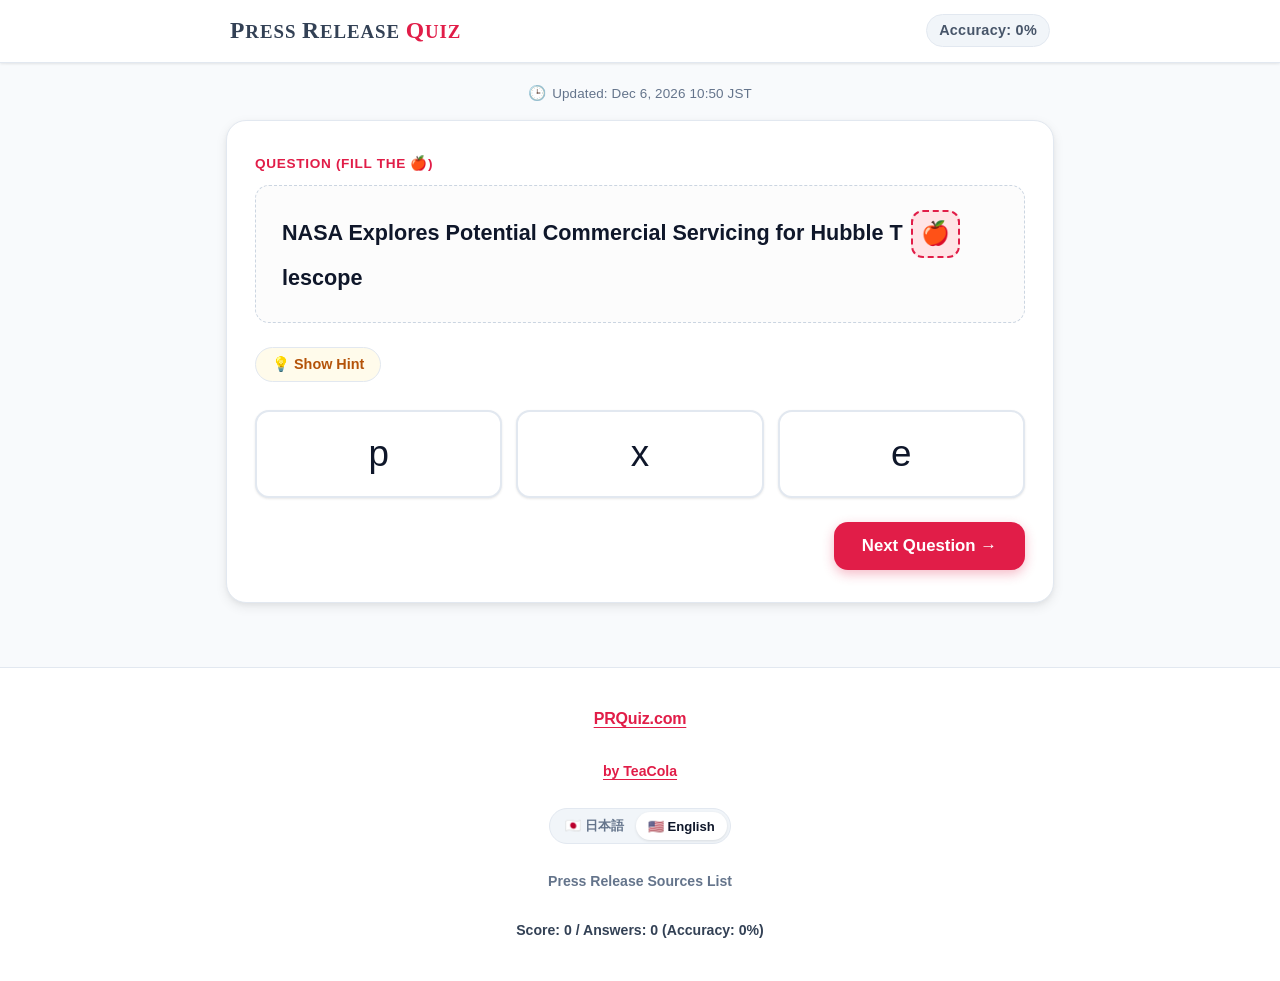
==== public/index.html @ 02e2f8f1 "feat: add NLI Research, Daily Portal Z, and Maruchan feeds" ====
<!DOCTYPE html>
<html lang="ja">
<head>
  <meta charset="UTF-8">
  <meta name="viewport" content="width=device-width, initial-scale=1.0">
  <title>PR Quiz (prquiz.com) - プレスリリース伏字クイズ</title>
  <meta name="description" content="最新のプレスリリースから1文字が🍎に伏字化されたクイズに挑戦！ヒントを押せば元記事へアクセスできます。">
  <!-- ブラウザによる自動翻訳でクイズが破綻するのを防ぐ -->
  <meta name="google" content="notranslate">
  <link rel="stylesheet" href="style.css?v=8">
  <link rel="icon" href="data:image/svg+xml,<svg xmlns=%22http://www.w3.org/2000/svg%22 viewBox=%220 0 100 100%22><text y=%22.9em%22 font-size=%2290%22>🍎</text></svg>">
</head>
<body>

  <!-- サイト共通ヘッダー -->
  <header class="site-header">
    <div class="header-inner">
      <a href="index.html" class="logo-area">
        <div class="logo-text"><span class="logo-initial">P</span>RESS <span class="logo-initial">R</span>ELEASE <span class="logo-quiz"><span class="logo-initial">Q</span>UIZ</span></div>
      </a>
      <div id="header-accuracy" class="header-accuracy">正解率: 0%</div>
    </div>
  </header>

  <!-- メインコンテンツ -->
  <main class="main-content">
    <!-- 問題更新日時バー（ヘッダーと問題文エリアの間） -->
    <div class="update-time-bar">
      <span class="update-icon">🕒</span>
      <span id="update-time-text" class="update-time-text">問題更新日時: 読み込み中...</span>
    </div>

    <div class="quiz-card notranslate" translate="no">
      <!-- 問題文表示エリア -->
      <div class="question-container">
        <span id="question-label" class="question-label">問題（🍎に入る文字は？）</span>
        <div id="question-text" class="question-text">
          <div class="loading-indicator">
            <div class="spinner"></div>
            <p>プレスリリースを取得しています...</p>
          </div>
        </div>
      </div>

      <!-- ヒントエリア -->
      <div class="hint-area">
        <button id="hint-toggle-btn" class="hint-toggle-btn" type="button">
          💡 ヒントを見る
        </button>
        <div id="hint-box" class="hint-box">
          <div id="hint-notice" style="font-weight: 700; margin-bottom: 4px;">ヒント（元記事はこちら）:</div>
          <p id="hint-subtext" style="font-size: 0.88rem; margin-bottom: 6px;">プレスリリースの元記事に答えが載っています！</p>
          <a id="hint-link" class="hint-link" href="#" target="_blank" rel="noopener noreferrer">
            元記事を開く ↗
          </a>
        </div>
      </div>

      <!-- 3択選択肢エリア -->
      <div id="choices-container" class="choices-container">
        <!-- JavaScriptで動的生成 -->
      </div>

      <!-- 回答結果表示エリア -->
      <div id="result-box" class="result-box">
        <div id="result-title" class="result-title"></div>
        <div id="result-detail" class="result-detail"></div>
        <div id="result-original-label" style="font-size: 0.85rem; color: var(--text-muted); margin-bottom: 4px;">▼ 元のタイトル:</div>
        <div id="result-original-title" class="result-original-title"></div>
        <div style="margin-top: 14px;">
          <a id="result-link" class="result-link" href="#" target="_blank" rel="noopener noreferrer">
            記事の全文を元サイトで読む ↗
          </a>
        </div>
      </div>

      <!-- 「次の問題へ」ボタン -->
      <div class="action-area">
        <button id="next-btn" class="next-btn" type="button">
          次の問題へ &rarr;
        </button>
      </div>
    </div>
  </main>

  <!-- フッター -->
  <footer class="site-footer">
    <div class="footer-item">
      <a href="index.html" class="footer-link-main">PRQuiz.com</a>
    </div>
    <div class="footer-item">
      <a href="https://teacola.github.io/" target="_blank" rel="noopener noreferrer" class="footer-link-author">by TeaCola</a>
    </div>
    <div class="footer-item">
      <!-- 言語切り替え -->
      <div class="lang-switch" role="group" aria-label="Language selection">
        <button class="lang-btn active" data-lang="ja">🇯🇵 日本語</button>
        <button class="lang-btn" data-lang="en">🇺🇸 English</button>
      </div>
    </div>
    <div class="footer-item">
      <a href="sources.html" id="footer-sources-link" class="footer-link-sub">プレスリリースのソース元サイト一覧</a>
    </div>
    <div class="footer-item footer-score" id="footer-score">
      正解数: 0 / 回答数: 0（正解率: 0%）
    </div>
  </footer>

  <script src="app.js?v=8"></script>
</body>
</html>
---- public/style.css ----
:root {
  --primary: #e11d48;
  --primary-hover: #be123c;
  --primary-light: #ffe4e6;
  --bg: #f8fafc;
  --card-bg: #ffffff;
  --text-main: #0f172a;
  --text-muted: #64748b;
  --border: #e2e8f0;
  --border-focus: #cbd5e1;
  --success: #16a34a;
  --success-bg: #dcfce7;
  --error: #dc2626;
  --error-bg: #fee2e2;
  --hint-bg: #fef3c7;
  --hint-border: #fcd34d;
  --hint-text: #92400e;
  --radius-sm: 8px;
  --radius-md: 14px;
  --radius-lg: 20px;
  --shadow-sm: 0 1px 3px rgba(0,0,0,0.06), 0 1px 2px rgba(0,0,0,0.04);
  --shadow-md: 0 4px 12px rgba(0,0,0,0.08), 0 2px 4px rgba(0,0,0,0.04);
  --shadow-lg: 0 10px 25px rgba(0,0,0,0.1), 0 4px 10px rgba(0,0,0,0.04);
}

* {
  box-sizing: border-box;
  margin: 0;
  padding: 0;
}

html {
  scroll-behavior: smooth;
}

body {
  font-family: -apple-system, BlinkMacSystemFont, "Segoe UI", Roboto, "Helvetica Neue", "Hiragino Sans", "Hiragino Kaku Gothic ProN", "Yu Gothic", Meiryo, sans-serif;
  background-color: var(--bg);
  color: var(--text-main);
  line-height: 1.6;
  min-height: 100vh;
  display: flex;
  flex-direction: column;
}

/* ヘッダー（スクロールに追従） */
.site-header {
  background: rgba(255, 255, 255, 0.95);
  backdrop-filter: blur(10px);
  -webkit-backdrop-filter: blur(10px);
  border-bottom: 1px solid var(--border);
  position: sticky;
  top: 0;
  z-index: 50;
  box-shadow: var(--shadow-sm);
}

.header-inner {
  max-width: 860px;
  margin: 0 auto;
  padding: 12px 20px;
  display: flex;
  align-items: center;
  justify-content: space-between;
  gap: 12px;
}

.header-accuracy {
  font-size: 0.9rem;
  font-weight: 600;
  color: #475569;
  background: #f1f5f9;
  padding: 4px 12px;
  border-radius: 9999px;
  border: 1px solid #e2e8f0;
  white-space: nowrap;
  letter-spacing: 0.02em;
  position: relative;
  overflow: hidden;
  transition: transform 0.2s ease, box-shadow 0.2s ease, border-color 0.2s ease;
}

/* 正解率上昇時の輝きアニメーション（2秒間） */
.header-accuracy.shining {
  animation: accuracyGlow 2s ease-in-out forwards;
}

.header-accuracy.shining::after {
  content: "";
  position: absolute;
  top: -50%;
  left: -75%;
  width: 50%;
  height: 200%;
  background: linear-gradient(
    90deg,
    rgba(255, 255, 255, 0) 0%,
    rgba(255, 255, 255, 0.95) 50%,
    rgba(255, 255, 255, 0) 100%
  );
  transform: rotate(25deg);
  animation: shimmerSweep 1.2s ease-in-out;
  pointer-events: none;
}

@keyframes accuracyGlow {
  0% {
    transform: scale(1);
    color: #475569;
    background: #f1f5f9;
    border-color: #e2e8f0;
    box-shadow: none;
  }
  15% {
    transform: scale(1.14);
    color: #92400e;
    background: #fef3c7;
    border-color: #f59e0b;
    box-shadow: 0 0 16px rgba(245, 158, 11, 0.7), 0 0 30px rgba(251, 191, 36, 0.45);
  }
  45% {
    transform: scale(1.1);
    color: #92400e;
    background: #fef08a;
    border-color: #eab308;
    box-shadow: 0 0 22px rgba(234, 179, 8, 0.85), 0 0 38px rgba(245, 158, 11, 0.55);
  }
  75% {
    transform: scale(1.04);
    color: #92400e;
    background: #fef3c7;
    border-color: #f59e0b;
    box-shadow: 0 0 12px rgba(245, 158, 11, 0.35);
  }
  100% {
    transform: scale(1);
    color: #475569;
    background: #f1f5f9;
    border-color: #e2e8f0;
    box-shadow: none;
  }
}

@keyframes shimmerSweep {
  0% {
    left: -75%;
  }
  100% {
    left: 160%;
  }
}

.logo-area {
  display: flex;
  align-items: center;
  text-decoration: none;
  color: #64748b;
  transition: color 0.2s;
}

.logo-area:hover {
  color: var(--text-main);
}

.logo-text {
  font-family: "Georgia", "Baskerville", "Times New Roman", "Yu Mincho", "Hiragino Mincho ProN", serif;
  font-size: 1.18rem;
  font-weight: 600;
  letter-spacing: 0.05em;
  color: #334155;
}

.logo-text .logo-initial {
  font-size: 1.25em;
  font-weight: 700;
}

.logo-text .logo-quiz {
  color: var(--primary);
  font-weight: 700;
}

.header-actions {
  display: flex;
  align-items: center;
  gap: 10px;
}

.lang-switch {
  display: inline-flex;
  background: #f1f5f9;
  border-radius: 20px;
  padding: 3px;
  border: 1px solid var(--border);
}

.lang-btn {
  background: transparent;
  border: none;
  padding: 5px 12px;
  font-size: 0.82rem;
  font-weight: 600;
  color: var(--text-muted);
  border-radius: 16px;
  cursor: pointer;
  transition: all 0.2s ease;
}

.lang-btn.active {
  background: var(--card-bg);
  color: var(--text-main);
  box-shadow: 0 1px 3px rgba(0,0,0,0.1);
}

.nav-link {
  font-size: 0.88rem;
  font-weight: 600;
  color: var(--text-muted);
  text-decoration: none;
  padding: 6px 12px;
  border-radius: var(--radius-sm);
  transition: all 0.2s;
  display: inline-flex;
  align-items: center;
  gap: 4px;
}

.nav-link:hover {
  color: var(--primary);
  background: var(--primary-light);
}

/* メインコンテナ */
.main-content {
  flex: 1;
  max-width: 860px;
  width: 100%;
  margin: 0 auto;
  padding: 20px 16px 40px;
}

/* 問題更新日時バー（ヘッダーと問題カードの間） */
.update-time-bar {
  display: flex;
  align-items: center;
  justify-content: center;
  gap: 6px;
  margin-bottom: 16px;
  font-size: 0.84rem;
  color: var(--text-muted);
  font-weight: 500;
  text-align: center;
}

.update-icon {
  font-size: 0.92rem;
  line-height: 1;
}

.update-time-text {
  letter-spacing: 0.01em;
}

/* クイズカード */
.quiz-card {
  background: var(--card-bg);
  border-radius: var(--radius-lg);
  border: 1px solid var(--border);
  box-shadow: var(--shadow-md);
  padding: 32px 28px;
  margin-bottom: 24px;
  position: relative;
  overflow: hidden;
}

.quiz-meta {
  display: flex;
  align-items: center;
  justify-content: space-between;
  margin-bottom: 20px;
  font-size: 0.88rem;
  color: var(--text-muted);
}

.quiz-source-badge {
  background: #f1f5f9;
  color: #475569;
  padding: 4px 10px;
  border-radius: 20px;
  font-weight: 600;
  font-size: 0.8rem;
  display: inline-flex;
  align-items: center;
  gap: 5px;
}

.score-badge {
  font-weight: 700;
  color: var(--primary);
}

/* 問題文表示エリア */
.question-container {
  margin-bottom: 24px;
}

.question-label {
  font-size: 0.85rem;
  font-weight: 700;
  color: var(--primary);
  text-transform: uppercase;
  letter-spacing: 0.05em;
  margin-bottom: 10px;
  display: block;
}

.question-text {
  font-size: 1.35rem;
  font-weight: 700;
  line-height: 1.85;
  color: var(--text-main);
  word-break: break-word;
  background: #fcfcfc;
  padding: 24px 26px;
  border-radius: var(--radius-md);
  border: 1px dashed var(--border-focus);
}

/* 🍎伏字のハイライト演出 */
.masked-char {
  display: inline-flex;
  align-items: center;
  justify-content: center;
  min-width: 48px;
  height: 48px;
  background: var(--primary-light);
  border: 2px dashed var(--primary);
  border-radius: 12px;
  padding: 0 8px;
  margin: 0 8px;
  font-size: 1.45rem;
  line-height: 1;
  vertical-align: middle;
  animation: pulse-apple 2s infinite ease-in-out;
}

@keyframes pulse-apple {
  0%, 100% {
    transform: scale(1);
    box-shadow: 0 0 0 0 rgba(225, 29, 72, 0.4);
  }
  50% {
    transform: scale(1.06);
    box-shadow: 0 0 0 6px rgba(225, 29, 72, 0);
  }
}

/* ヒントエリア */
.hint-area {
  margin-bottom: 28px;
}

.hint-toggle-btn {
  background: transparent;
  border: 1px solid var(--border);
  color: #b45309;
  background-color: #fffbeb;
  padding: 8px 16px;
  border-radius: 20px;
  font-size: 0.9rem;
  font-weight: 600;
  cursor: pointer;
  display: inline-flex;
  align-items: center;
  gap: 6px;
  transition: all 0.2s ease;
}

.hint-toggle-btn:hover {
  background-color: var(--hint-bg);
  border-color: var(--hint-border);
}

.hint-box {
  margin-top: 12px;
  background: var(--hint-bg);
  border: 1px solid var(--hint-border);
  color: var(--hint-text);
  padding: 14px 18px;
  border-radius: var(--radius-md);
  font-size: 0.95rem;
  display: none;
  animation: fadeIn 0.3s ease;
}

.hint-box.active {
  display: block;
}

.hint-link {
  color: #b45309;
  font-weight: 700;
  text-decoration: underline;
  word-break: break-all;
  display: inline-flex;
  align-items: center;
  gap: 4px;
  margin-top: 6px;
}

.hint-link:hover {
  color: #78350f;
  text-decoration: none;
}

/* 3択選択肢エリア */
.choices-container {
  display: grid;
  grid-template-columns: repeat(3, 1fr);
  gap: 14px;
  margin-bottom: 24px;
}

.choice-btn {
  background: var(--card-bg);
  border: 2px solid var(--border);
  border-radius: var(--radius-md);
  padding: 16px 12px;
  cursor: pointer;
  display: flex;
  align-items: center;
  justify-content: center;
  transition: all 0.2s cubic-bezier(0.16, 1, 0.3, 1);
  box-shadow: var(--shadow-sm);
  min-height: 88px;
  position: relative;
}

.choice-value {
  font-size: 2.3rem;
  font-weight: 500;
  color: var(--text-main);
  line-height: 1;
  letter-spacing: normal;
  -webkit-font-smoothing: antialiased;
}

.choice-btn:hover:not(:disabled) {
  border-color: var(--primary);
  background: #fff1f2;
  transform: translateY(-2px);
  box-shadow: var(--shadow-md);
}

.choice-btn:disabled {
  cursor: default;
  opacity: 0.65;
}

.choice-btn.correct {
  background: var(--success-bg) !important;
  border-color: var(--success) !important;
  color: var(--success) !important;
  opacity: 1 !important;
  animation: bounce-correct 0.5s ease;
}

.choice-btn.incorrect {
  background: var(--error-bg) !important;
  border-color: var(--error) !important;
  color: var(--error) !important;
  opacity: 1 !important;
  animation: shake 0.4s ease;
}

@keyframes bounce-correct {
  0%, 100% { transform: scale(1); }
  50% { transform: scale(1.08); }
}

@keyframes shake {
  0%, 100% { transform: translateX(0); }
  25% { transform: translateX(-6px); }
  75% { transform: translateX(6px); }
}

/* 回答結果エリア */
.result-box {
  border-radius: var(--radius-md);
  padding: 20px 22px;
  margin-top: 16px;
  display: none;
  animation: slideDown 0.35s ease;
  scroll-margin-top: 80px;
}

.result-box.active {
  display: block;
}

.result-box.correct {
  background: var(--success-bg);
  border: 1px solid #86efac;
}

.result-box.incorrect {
  background: var(--error-bg);
  border: 1px solid #fca5a5;
}

.result-title {
  font-size: 1.15rem;
  font-weight: 800;
  margin-bottom: 8px;
  display: flex;
  align-items: center;
  gap: 8px;
}

.result-title.correct { color: #15803d; }
.result-title.incorrect { color: #b91c1c; }

.result-detail {
  font-size: 0.95rem;
  color: #334155;
  margin-bottom: 12px;
}

.result-original-title {
  font-weight: 700;
  margin-top: 4px;
  padding: 8px 12px;
  background: rgba(255,255,255,0.7);
  border-radius: var(--radius-sm);
  display: block;
}

.result-link {
  display: inline-flex;
  align-items: center;
  gap: 6px;
  color: var(--primary);
  font-weight: 700;
  text-decoration: underline;
  text-underline-offset: 3px;
  font-size: 0.95rem;
  transition: color 0.2s ease;
}

.result-link:hover {
  color: var(--primary-hover);
  text-decoration: none;
}

/* 「次の問題へ」アクション */
.action-area {
  margin-top: 24px;
  display: flex;
  justify-content: flex-end;
}

.next-btn {
  background: var(--primary);
  color: #fff;
  border: none;
  border-radius: var(--radius-md);
  padding: 14px 28px;
  font-size: 1.05rem;
  font-weight: 700;
  cursor: pointer;
  display: inline-flex;
  align-items: center;
  gap: 8px;
  transition: all 0.2s ease;
  box-shadow: 0 4px 12px rgba(225, 29, 72, 0.3);
}

.next-btn:hover:not(:disabled) {
  background: var(--primary-hover);
  transform: translateY(-2px);
  box-shadow: 0 6px 16px rgba(225, 29, 72, 0.4);
}

.next-btn:disabled {
  opacity: 0.5;
  cursor: not-allowed;
  transform: none;
}

/* ローディング & エラー表示 */
.loading-indicator {
  text-align: center;
  padding: 40px 20px;
  color: var(--text-muted);
}

.spinner {
  width: 40px;
  height: 40px;
  border: 4px solid var(--border);
  border-top-color: var(--primary);
  border-radius: 50%;
  animation: spin 0.8s linear infinite;
  margin: 0 auto 16px;
}

@keyframes spin {
  to { transform: rotate(360deg); }
}

@keyframes fadeIn {
  from { opacity: 0; }
  to { opacity: 1; }
}

@keyframes slideDown {
  from { opacity: 0; transform: translateY(-10px); }
  to { opacity: 1; transform: translateY(0); }
}

/* ソース元一覧ページ (sources.html) 用スタイル */
.page-title-area {
  margin-bottom: 24px;
}

.page-title {
  font-size: 1.45rem;
  font-weight: 600;
  letter-spacing: -0.01em;
  margin-bottom: 8px;
}

.page-desc {
  color: var(--text-muted);
  font-size: 0.95rem;
}

.sources-list {
  display: flex;
  flex-direction: column;
  gap: 12px;
}

.source-item-card {
  background: var(--card-bg);
  border: 1px solid var(--border);
  border-radius: var(--radius-md);
  padding: 16px 20px;
  box-shadow: var(--shadow-sm);
  transition: all 0.2s;
  display: flex;
  align-items: flex-start;
  justify-content: space-between;
  gap: 16px;
}

.source-item-card:hover {
  border-color: var(--border-focus);
  box-shadow: var(--shadow-md);
  transform: translateY(-1px);
}

.source-item-info {
  flex: 1;
}

.source-item-title {
  font-size: 1rem;
  font-weight: 500;
  color: var(--text-main);
  text-decoration: underline;
  text-underline-offset: 3px;
  line-height: 1.5;
  display: block;
  margin-bottom: 6px;
  transition: color 0.2s ease;
}

.source-item-title:hover {
  color: var(--primary);
  text-decoration: none;
}

.source-item-meta {
  font-size: 0.82rem;
  color: var(--text-muted);
  display: flex;
  align-items: center;
  gap: 10px;
}

.source-open-btn {
  color: var(--primary);
  text-decoration: none;
  font-weight: 700;
  font-size: 0.88rem;
  display: inline-flex;
  align-items: center;
  gap: 4px;
  padding: 6px 12px;
  border-radius: var(--radius-sm);
  background: var(--primary-light);
  white-space: nowrap;
}

.source-open-btn:hover {
  background: #fecdd3;
}

/* 説明文内のフィード一覧へのアンカーリンク */
.desc-feed-link {
  color: var(--primary);
  font-weight: 700;
  text-decoration: underline;
  text-underline-offset: 3px;
  cursor: pointer;
  transition: color 0.2s ease;
}

.desc-feed-link:hover {
  color: var(--primary-hover);
  text-decoration: none;
}

/* 配信元公式RSS/RDFフィード一覧 */
.feeds-section {
  margin-top: 56px;
  margin-bottom: 24px;
  scroll-margin-top: 80px;
}

.feeds-card {
  background: var(--card-bg);
  border: 1px solid var(--border);
  border-radius: var(--radius-lg);
  padding: 32px 28px;
  box-shadow: var(--shadow-sm);
}

.feeds-header {
  margin-bottom: 24px;
  padding-bottom: 16px;
  border-bottom: 1px solid var(--border);
}

.feeds-title {
  font-family: var(--font-serif);
  font-size: 1.35rem;
  font-weight: 700;
  color: var(--text-main);
  letter-spacing: -0.01em;
  margin-bottom: 8px;
}

.feeds-desc {
  font-size: 0.92rem;
  color: var(--text-muted);
  line-height: 1.6;
}

.feeds-grid {
  display: grid;
  grid-template-columns: repeat(auto-fill, minmax(320px, 1fr));
  gap: 16px;
}

.feed-item-card {
  background: #ffffff;
  border: 1px solid var(--border);
  border-radius: var(--radius-md);
  padding: 16px 18px;
  display: flex;
  flex-direction: column;
  justify-content: space-between;
  gap: 12px;
  transition: all 0.2s ease;
}

.feed-item-card:hover {
  border-color: var(--border-focus);
  box-shadow: var(--shadow-md);
  transform: translateY(-2px);
}

.feed-item-header {
  display: flex;
  align-items: flex-start;
  gap: 12px;
}

.feed-item-icon {
  font-size: 1.5rem;
  line-height: 1;
  flex-shrink: 0;
  padding-top: 2px;
}

.feed-item-titles {
  display: flex;
  flex-direction: column;
  gap: 4px;
  min-width: 0;
  flex: 1;
}

.feed-item-name {
  font-size: 0.98rem;
  font-weight: 700;
  color: var(--text-main);
  text-decoration: underline;
  text-underline-offset: 3px;
  transition: color 0.2s ease;
  overflow: hidden;
  text-overflow: ellipsis;
  white-space: nowrap;
}

.feed-item-name:hover {
  color: var(--primary);
  text-decoration: none;
}

.feed-item-cat {
  font-size: 0.78rem;
  color: #475569;
  background: #f1f5f9;
  padding: 2px 8px;
  border-radius: var(--radius-sm);
  align-self: flex-start;
  font-weight: 600;
}

.feed-item-body {
  display: flex;
  align-items: center;
  gap: 8px;
  padding-top: 10px;
  border-top: 1px dashed var(--border);
  min-width: 0;
}

.feed-type-badge {
  font-size: 0.7rem;
  font-weight: 800;
  letter-spacing: 0.05em;
  padding: 2px 6px;
  border-radius: 4px;
  background: var(--primary-light);
  color: var(--primary);
  flex-shrink: 0;
}

.feed-item-url {
  font-size: 0.8rem;
  font-family: var(--font-mono);
  color: var(--text-muted);
  text-decoration: underline;
  text-underline-offset: 2px;
  overflow: hidden;
  text-overflow: ellipsis;
  white-space: nowrap;
  flex: 1;
  min-width: 0;
  transition: color 0.2s ease;
}

.feed-item-url:hover {
  color: var(--primary);
  text-decoration: none;
}

/* フッター（ページの最下部に配置） */
.site-footer {
  margin-top: auto;
  background: var(--card-bg);
  border-top: 1px solid var(--border);
  padding: 32px 20px 40px;
  text-align: center;
  display: flex;
  flex-direction: column;
  align-items: center;
  gap: 16px;
  font-size: 0.85rem;
  color: var(--text-muted);
}

.site-footer .lang-switch {
  margin: 4px auto;
}

.footer-item {
  display: flex;
  align-items: center;
  justify-content: center;
}

.footer-link-main {
  font-weight: 800;
  font-size: 1rem;
  color: var(--primary);
  text-decoration: underline;
  text-underline-offset: 3px;
  letter-spacing: -0.01em;
  padding: 6px 16px;
  border-radius: var(--radius-sm);
  transition: all 0.2s ease;
}

.footer-link-main:hover {
  color: var(--primary-hover);
  text-decoration: none;
  background: var(--primary-light);
}

.footer-link-author {
  font-size: 0.88rem;
  font-weight: 600;
  color: var(--primary);
  text-decoration: underline;
  text-underline-offset: 3px;
  padding: 6px 16px;
  border-radius: var(--radius-sm);
  transition: all 0.2s ease;
}

.footer-link-author:hover {
  color: var(--primary-hover);
  text-decoration: none;
  background: var(--primary-light);
}

.footer-link-sub {
  color: var(--text-muted);
  text-decoration: none;
  font-weight: 600;
  font-size: 0.88rem;
  padding: 6px 16px;
  border-radius: var(--radius-sm);
  transition: all 0.2s ease;
}

.footer-link-sub:hover {
  color: var(--primary);
  text-decoration: none;
  background: #f1f5f9;
}

.footer-score {
  font-weight: 700;
  color: #334155;
  font-size: 0.88rem;
  padding-top: 4px;
}

/* レスポンシブ対応 */
@media (max-width: 640px) {
  .choices-container {
    grid-template-columns: 1fr;
    gap: 10px;
  }
  
  .choice-btn {
    min-height: 60px;
    padding: 12px 16px;
    justify-content: center;
  }

  .choice-value {
    font-size: 1.85rem;
  }

  .quiz-card {
    padding: 22px 18px;
  }

  .question-text {
    font-size: 1.15rem;
    line-height: 1.75;
    padding: 18px 16px;
  }

  .masked-char {
    min-width: 42px;
    height: 42px;
    margin: 0 5px;
    font-size: 1.25rem;
  }

  .logo-text {
    font-size: 1.05rem;
  }

  .header-accuracy {
    font-size: 0.8rem;
    padding: 3px 8px;
  }

  .header-inner {
    padding: 10px 14px;
  }

  .feeds-card {
    padding: 22px 16px;
  }

  .feeds-grid {
    grid-template-columns: 1fr;
  }
}
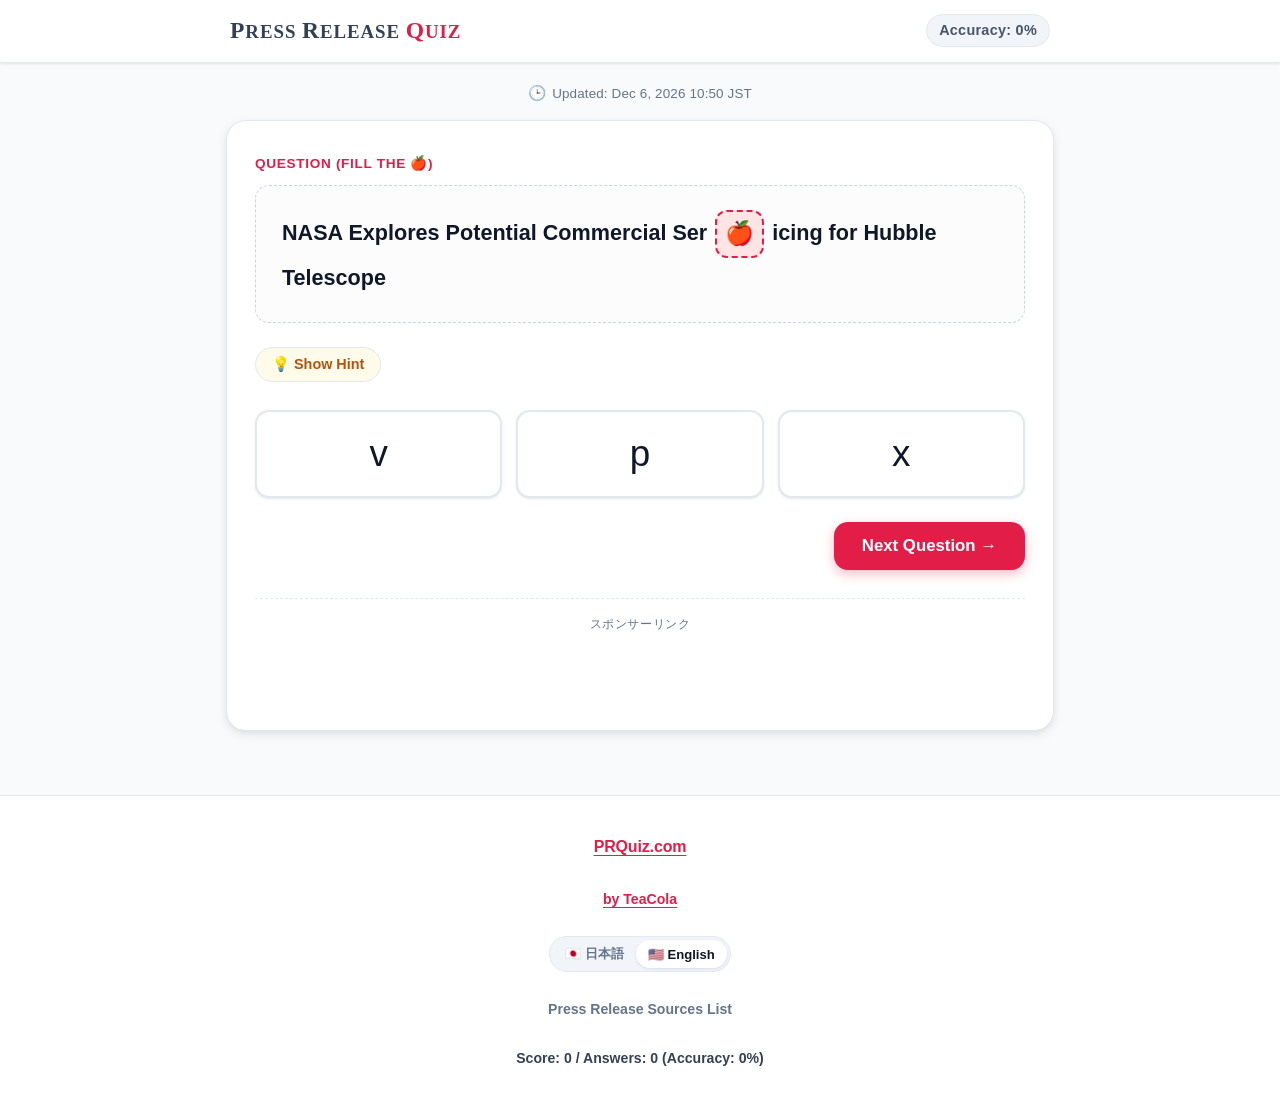
==== commit 8557db93: "feat: add Google AdSense area below action-area on index page" ====
--- a/public/index.html
+++ b/public/index.html
@@ -7,8 +7,10 @@
   <meta name="description" content="最新のプレスリリースから1文字が🍎に伏字化されたクイズに挑戦！ヒントを押せば元記事へアクセスできます。">
   <!-- ブラウザによる自動翻訳でクイズが破綻するのを防ぐ -->
   <meta name="google" content="notranslate">
-  <link rel="stylesheet" href="style.css?v=8">
+  <link rel="stylesheet" href="style.css?v=9">
   <link rel="icon" href="data:image/svg+xml,<svg xmlns=%22http://www.w3.org/2000/svg%22 viewBox=%220 0 100 100%22><text y=%22.9em%22 font-size=%2290%22>🍎</text></svg>">
+  <!-- Google AdSense -->
+  <script async src="https://pagead2.googlesyndication.com/pagead/js/adsbygoogle.js?client=ca-pub-0077873067570601" crossorigin="anonymous"></script>
 </head>
 <body>
 
@@ -80,6 +82,20 @@
           次の問題へ &rarr;
         </button>
       </div>
+
+      <!-- アドセンスエリア -->
+      <div class="ad-area">
+        <div class="ad-label">スポンサーリンク</div>
+        <ins class="adsbygoogle"
+             style="display:block; text-align:center;"
+             data-ad-layout="in-article"
+             data-ad-format="fluid"
+             data-ad-client="ca-pub-0077873067570601"
+             data-ad-slot="4752412921"></ins>
+        <script>
+             (adsbygoogle = window.adsbygoogle || []).push({});
+        </script>
+      </div>
     </div>
   </main>
 
@@ -106,7 +122,7 @@
     </div>
   </footer>
 
-  <script src="app.js?v=8"></script>
+  <script src="app.js?v=9"></script>
 </body>
 </html>
 
--- a/public/style.css
+++ b/public/style.css
@@ -587,6 +587,24 @@
   transform: none;
 }
 
+/* アドセンス広告エリア */
+.ad-area {
+  margin-top: 28px;
+  padding-top: 16px;
+  border-top: 1px dashed var(--border);
+  text-align: center;
+  min-height: 100px;
+  overflow: hidden;
+}
+
+.ad-label {
+  font-size: 0.72rem;
+  color: var(--text-muted);
+  margin-bottom: 8px;
+  letter-spacing: 0.05em;
+  text-align: center;
+}
+
 /* ローディング & エラー表示 */
 .loading-indicator {
   text-align: center;
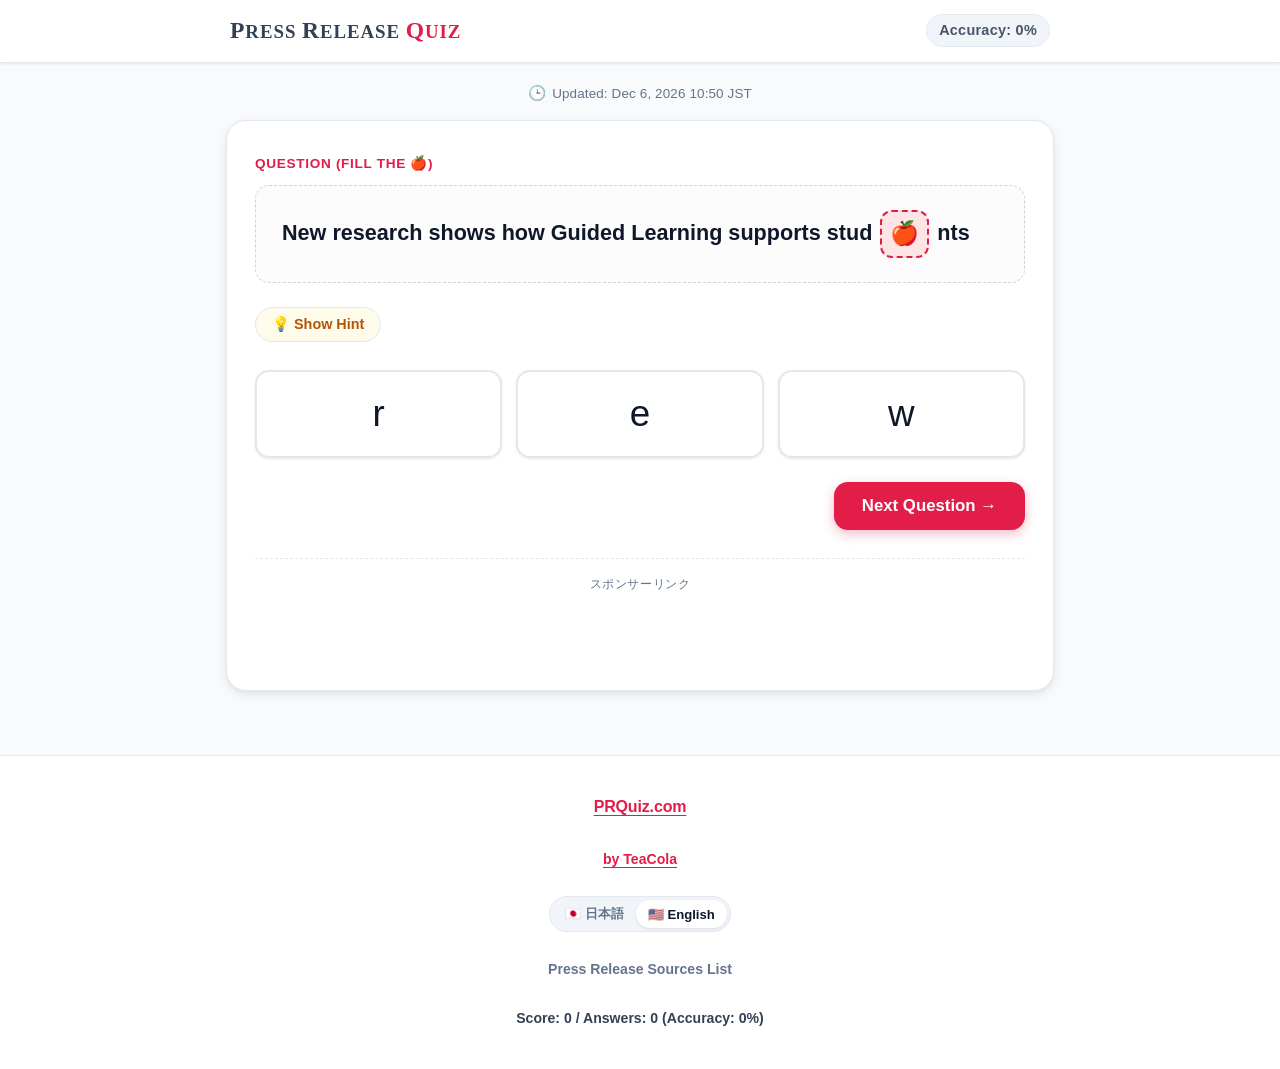
==== commit 4d7d9a20: "feat: ensure Google AdSense script is in <head> of all pages" ====
--- a/public/index.html
+++ b/public/index.html
@@ -10,7 +10,8 @@
   <link rel="stylesheet" href="style.css?v=9">
   <link rel="icon" href="data:image/svg+xml,<svg xmlns=%22http://www.w3.org/2000/svg%22 viewBox=%220 0 100 100%22><text y=%22.9em%22 font-size=%2290%22>🍎</text></svg>">
   <!-- Google AdSense -->
-  <script async src="https://pagead2.googlesyndication.com/pagead/js/adsbygoogle.js?client=ca-pub-0077873067570601" crossorigin="anonymous"></script>
+  <script async src="https://pagead2.googlesyndication.com/pagead/js/adsbygoogle.js?client=ca-pub-0077873067570601"
+     crossorigin="anonymous"></script>
 </head>
 <body>
 
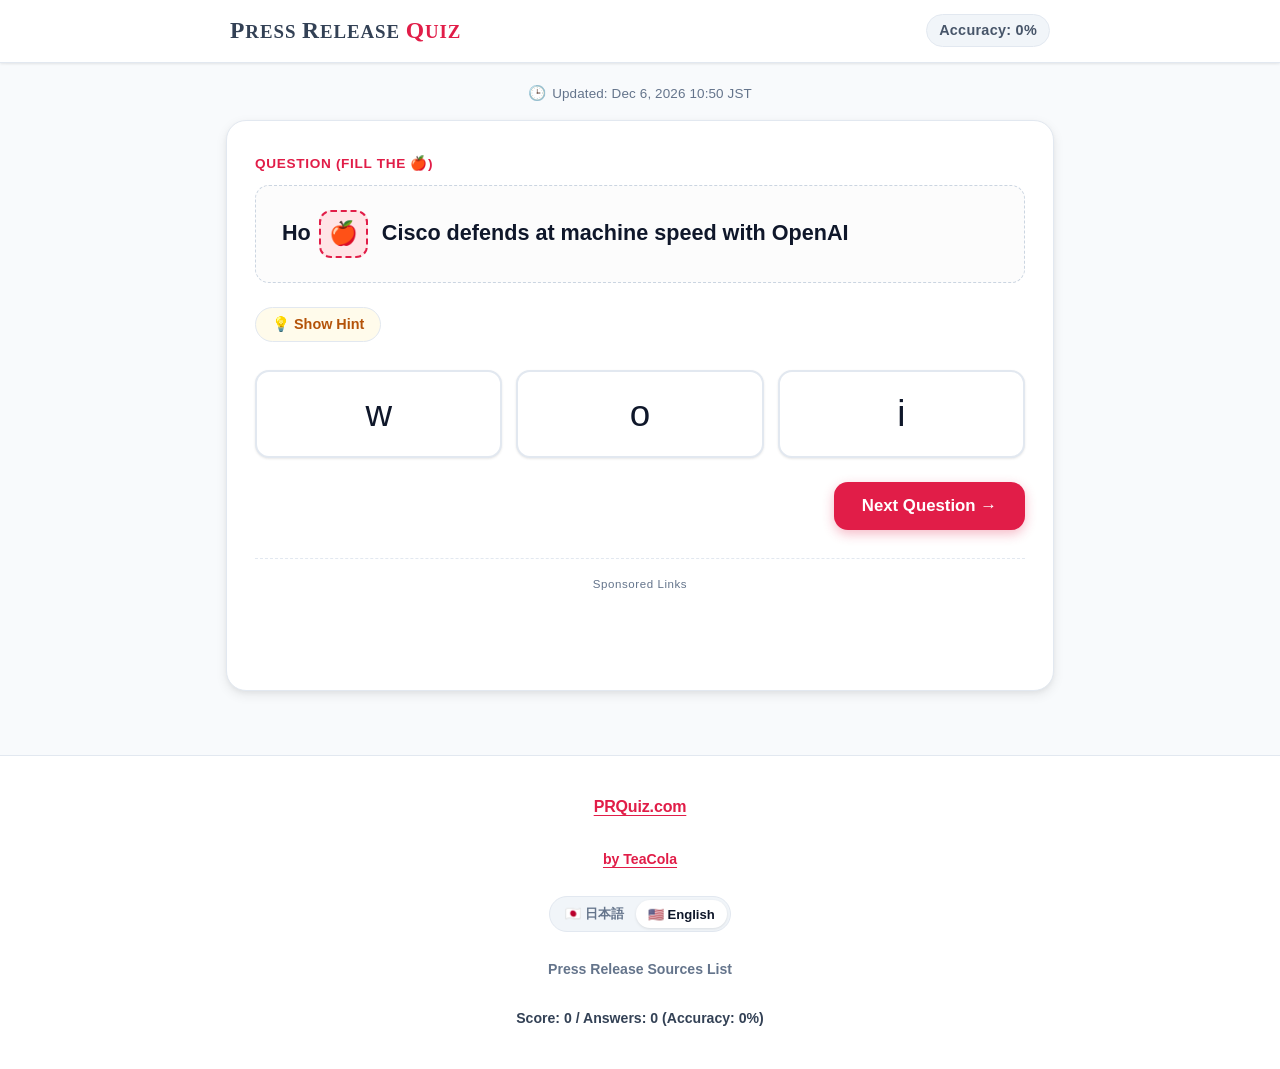
==== commit 8001fca6: "fix: translate ad label to 'Sponsored Links' in English mode" ====
--- a/public/index.html
+++ b/public/index.html
@@ -7,7 +7,7 @@
   <meta name="description" content="最新のプレスリリースから1文字が🍎に伏字化されたクイズに挑戦！ヒントを押せば元記事へアクセスできます。">
   <!-- ブラウザによる自動翻訳でクイズが破綻するのを防ぐ -->
   <meta name="google" content="notranslate">
-  <link rel="stylesheet" href="style.css?v=9">
+  <link rel="stylesheet" href="style.css?v=10">
   <link rel="icon" href="data:image/svg+xml,<svg xmlns=%22http://www.w3.org/2000/svg%22 viewBox=%220 0 100 100%22><text y=%22.9em%22 font-size=%2290%22>🍎</text></svg>">
   <!-- Google AdSense -->
   <script async src="https://pagead2.googlesyndication.com/pagead/js/adsbygoogle.js?client=ca-pub-0077873067570601"
@@ -86,7 +86,7 @@
 
       <!-- アドセンスエリア -->
       <div class="ad-area">
-        <div class="ad-label">スポンサーリンク</div>
+        <div id="ad-label" class="ad-label">スポンサーリンク</div>
         <ins class="adsbygoogle"
              style="display:block; text-align:center;"
              data-ad-layout="in-article"
@@ -123,7 +123,7 @@
     </div>
   </footer>
 
-  <script src="app.js?v=9"></script>
+  <script src="app.js?v=10"></script>
 </body>
 </html>
 
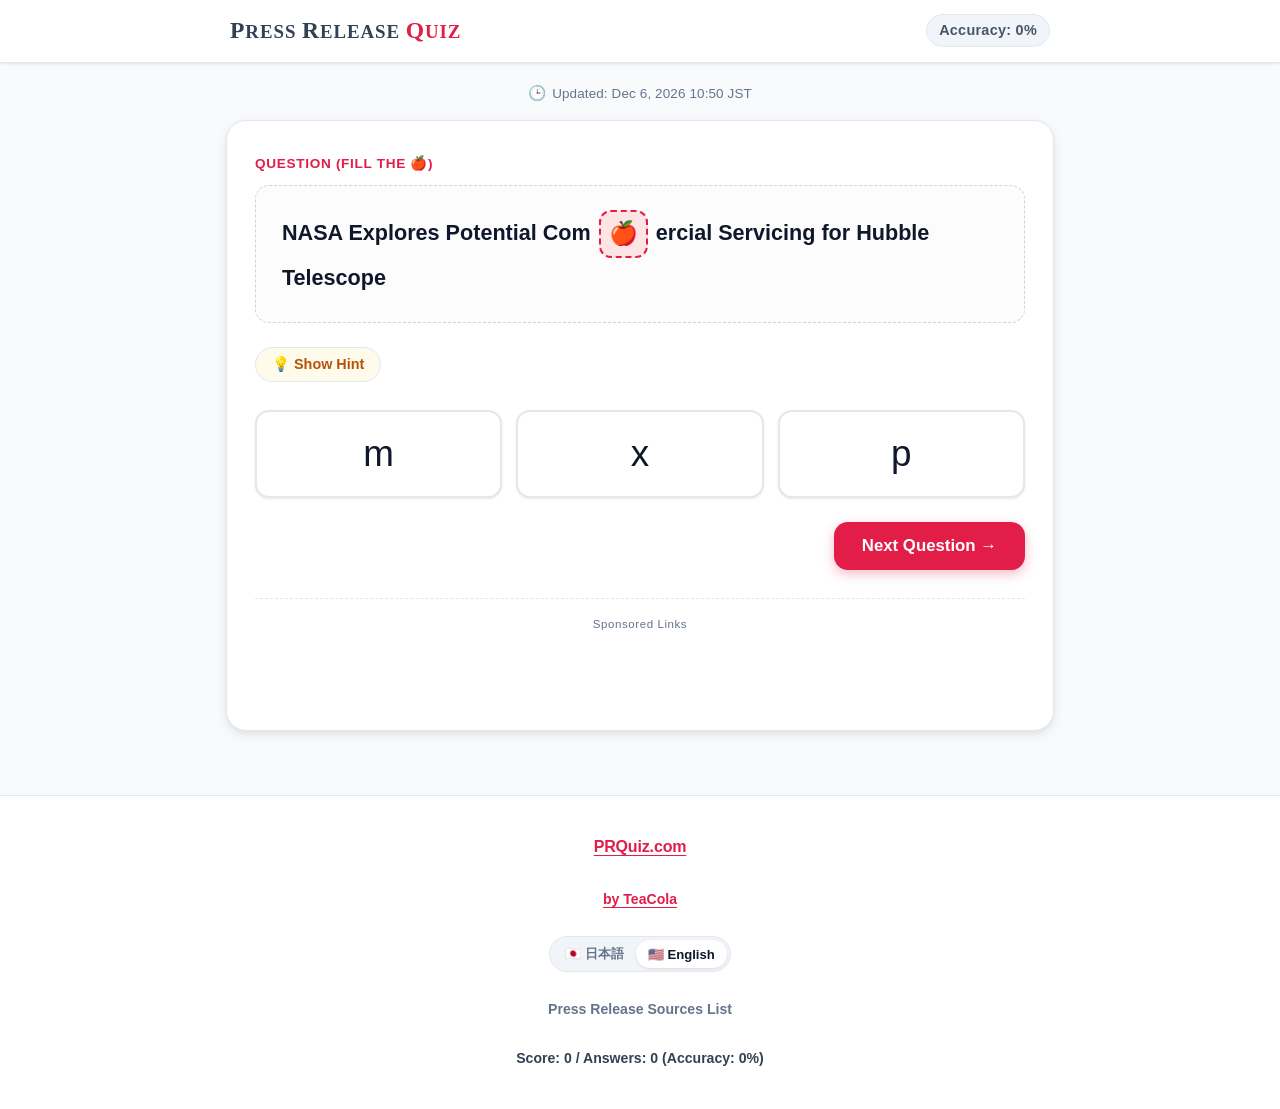
==== commit dfe4eccd: "style: change '元記事を読む' button and feed badges to blue theme in sources.html" ====
--- a/public/index.html
+++ b/public/index.html
@@ -7,7 +7,7 @@
   <meta name="description" content="最新のプレスリリースから1文字が🍎に伏字化されたクイズに挑戦！ヒントを押せば元記事へアクセスできます。">
   <!-- ブラウザによる自動翻訳でクイズが破綻するのを防ぐ -->
   <meta name="google" content="notranslate">
-  <link rel="stylesheet" href="style.css?v=10">
+  <link rel="stylesheet" href="style.css?v=11">
   <link rel="icon" href="data:image/svg+xml,<svg xmlns=%22http://www.w3.org/2000/svg%22 viewBox=%220 0 100 100%22><text y=%22.9em%22 font-size=%2290%22>🍎</text></svg>">
   <!-- Google AdSense -->
   <script async src="https://pagead2.googlesyndication.com/pagead/js/adsbygoogle.js?client=ca-pub-0077873067570601"
--- a/public/style.css
+++ b/public/style.css
@@ -708,7 +708,7 @@
 }
 
 .source-open-btn {
-  color: var(--primary);
+  color: #1d4ed8;
   text-decoration: none;
   font-weight: 700;
   font-size: 0.88rem;
@@ -717,12 +717,16 @@
   gap: 4px;
   padding: 6px 12px;
   border-radius: var(--radius-sm);
-  background: var(--primary-light);
+  background: #eff6ff;
+  border: 1px solid #dbeafe;
   white-space: nowrap;
+  transition: all 0.2s ease;
 }
 
 .source-open-btn:hover {
-  background: #fecdd3;
+  background: #dbeafe;
+  color: #1e40af;
+  border-color: #bfdbfe;
 }
 
 /* 説明文内のフィード一覧へのアンカーリンク */
@@ -863,8 +867,9 @@
   letter-spacing: 0.05em;
   padding: 2px 6px;
   border-radius: 4px;
-  background: var(--primary-light);
-  color: var(--primary);
+  background: #eff6ff;
+  color: #1d4ed8;
+  border: 1px solid #bfdbfe;
   flex-shrink: 0;
 }
 
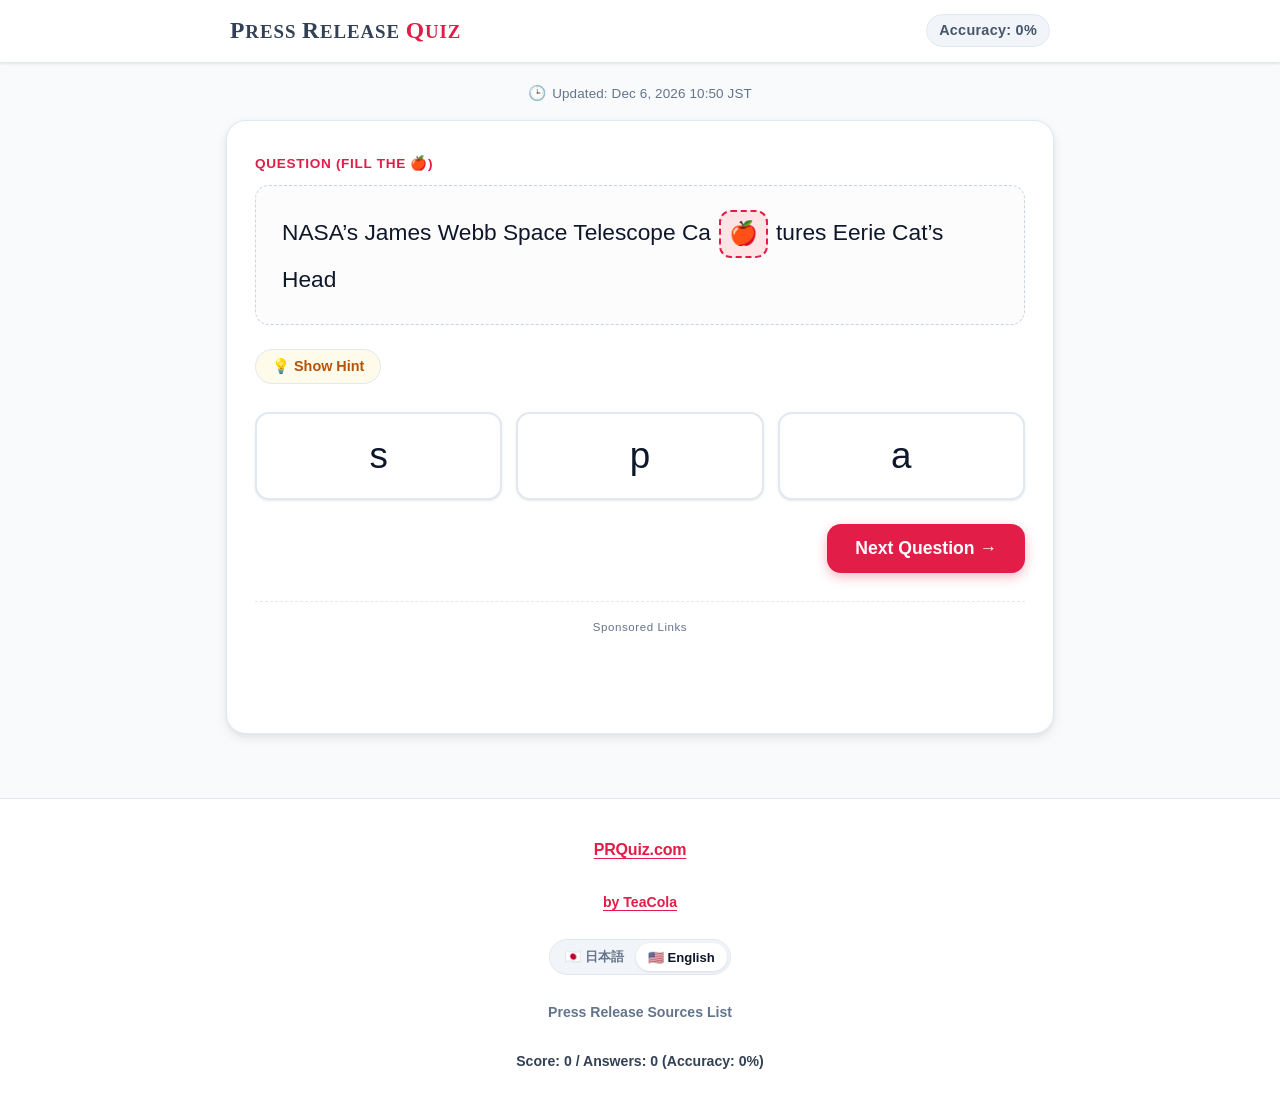
==== commit 29b4e0e4: "style: adjust typography to emphasize via font size rather than heavy bolding to prevent kanji strok" ====
--- a/public/index.html
+++ b/public/index.html
@@ -7,7 +7,7 @@
   <meta name="description" content="最新のプレスリリースから1文字が🍎に伏字化されたクイズに挑戦！ヒントを押せば元記事へアクセスできます。">
   <!-- ブラウザによる自動翻訳でクイズが破綻するのを防ぐ -->
   <meta name="google" content="notranslate">
-  <link rel="stylesheet" href="style.css?v=11">
+  <link rel="stylesheet" href="style.css?v=12">
   <link rel="icon" href="data:image/svg+xml,<svg xmlns=%22http://www.w3.org/2000/svg%22 viewBox=%220 0 100 100%22><text y=%22.9em%22 font-size=%2290%22>🍎</text></svg>">
   <!-- Google AdSense -->
   <script async src="https://pagead2.googlesyndication.com/pagead/js/adsbygoogle.js?client=ca-pub-0077873067570601"
--- a/public/style.css
+++ b/public/style.css
@@ -315,8 +315,8 @@
 }
 
 .question-text {
-  font-size: 1.35rem;
-  font-weight: 700;
+  font-size: 1.42rem;
+  font-weight: 500;
   line-height: 1.85;
   color: var(--text-main);
   word-break: break-word;
@@ -399,7 +399,8 @@
 
 .hint-link {
   color: #b45309;
-  font-weight: 700;
+  font-weight: 600;
+  font-size: 0.95rem;
   text-decoration: underline;
   word-break: break-all;
   display: inline-flex;
@@ -509,8 +510,8 @@
 }
 
 .result-title {
-  font-size: 1.15rem;
-  font-weight: 800;
+  font-size: 1.25rem;
+  font-weight: 600;
   margin-bottom: 8px;
   display: flex;
   align-items: center;
@@ -524,12 +525,22 @@
   font-size: 0.95rem;
   color: #334155;
   margin-bottom: 12px;
+  line-height: 1.7;
+}
+
+.result-detail strong {
+  font-size: 1.25em;
+  font-weight: 600;
+  color: var(--primary);
+  padding: 0 2px;
 }
 
 .result-original-title {
-  font-weight: 700;
-  margin-top: 4px;
-  padding: 8px 12px;
+  font-size: 1.02rem;
+  font-weight: 500;
+  line-height: 1.6;
+  margin-top: 6px;
+  padding: 10px 14px;
   background: rgba(255,255,255,0.7);
   border-radius: var(--radius-sm);
   display: block;
@@ -540,10 +551,10 @@
   align-items: center;
   gap: 6px;
   color: var(--primary);
-  font-weight: 700;
+  font-weight: 600;
   text-decoration: underline;
   text-underline-offset: 3px;
-  font-size: 0.95rem;
+  font-size: 0.98rem;
   transition: color 0.2s ease;
 }
 
@@ -565,8 +576,8 @@
   border: none;
   border-radius: var(--radius-md);
   padding: 14px 28px;
-  font-size: 1.05rem;
-  font-weight: 700;
+  font-size: 1.1rem;
+  font-weight: 600;
   cursor: pointer;
   display: inline-flex;
   align-items: center;
@@ -710,8 +721,8 @@
 .source-open-btn {
   color: #1d4ed8;
   text-decoration: none;
-  font-weight: 700;
-  font-size: 0.88rem;
+  font-weight: 600;
+  font-size: 0.9rem;
   display: inline-flex;
   align-items: center;
   gap: 4px;
@@ -732,7 +743,8 @@
 /* 説明文内のフィード一覧へのアンカーリンク */
 .desc-feed-link {
   color: var(--primary);
-  font-weight: 700;
+  font-weight: 600;
+  font-size: 1.05em;
   text-decoration: underline;
   text-underline-offset: 3px;
   cursor: pointer;
@@ -767,8 +779,8 @@
 
 .feeds-title {
   font-family: var(--font-serif);
-  font-size: 1.35rem;
-  font-weight: 700;
+  font-size: 1.38rem;
+  font-weight: 600;
   color: var(--text-main);
   letter-spacing: -0.01em;
   margin-bottom: 8px;
@@ -826,8 +838,8 @@
 }
 
 .feed-item-name {
-  font-size: 0.98rem;
-  font-weight: 700;
+  font-size: 1.02rem;
+  font-weight: 600;
   color: var(--text-main);
   text-decoration: underline;
   text-underline-offset: 3px;
@@ -862,8 +874,8 @@
 }
 
 .feed-type-badge {
-  font-size: 0.7rem;
-  font-weight: 800;
+  font-size: 0.72rem;
+  font-weight: 700;
   letter-spacing: 0.05em;
   padding: 2px 6px;
   border-radius: 4px;
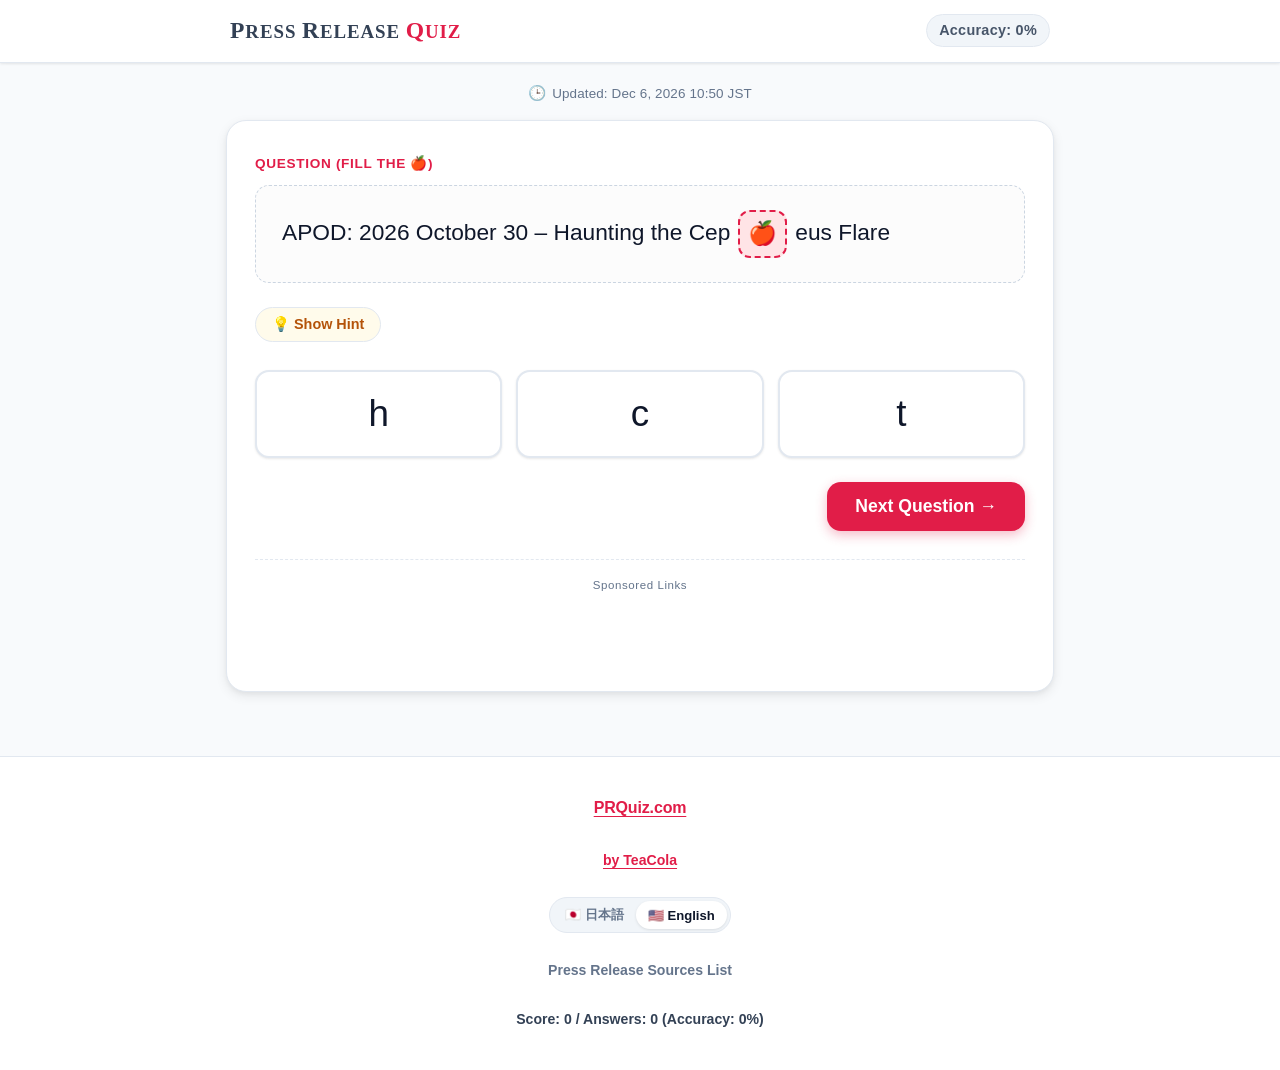
==== commit 2defd6a7: "style: change RSS and RDF badges to classic RSS orange palette" ====
--- a/public/index.html
+++ b/public/index.html
@@ -7,7 +7,7 @@
   <meta name="description" content="最新のプレスリリースから1文字が🍎に伏字化されたクイズに挑戦！ヒントを押せば元記事へアクセスできます。">
   <!-- ブラウザによる自動翻訳でクイズが破綻するのを防ぐ -->
   <meta name="google" content="notranslate">
-  <link rel="stylesheet" href="style.css?v=12">
+  <link rel="stylesheet" href="style.css?v=13">
   <link rel="icon" href="data:image/svg+xml,<svg xmlns=%22http://www.w3.org/2000/svg%22 viewBox=%220 0 100 100%22><text y=%22.9em%22 font-size=%2290%22>🍎</text></svg>">
   <!-- Google AdSense -->
   <script async src="https://pagead2.googlesyndication.com/pagead/js/adsbygoogle.js?client=ca-pub-0077873067570601"
--- a/public/style.css
+++ b/public/style.css
@@ -879,9 +879,9 @@
   letter-spacing: 0.05em;
   padding: 2px 6px;
   border-radius: 4px;
-  background: #eff6ff;
-  color: #1d4ed8;
-  border: 1px solid #bfdbfe;
+  background: #fff7ed;
+  color: #c2410c;
+  border: 1px solid #fed7aa;
   flex-shrink: 0;
 }
 
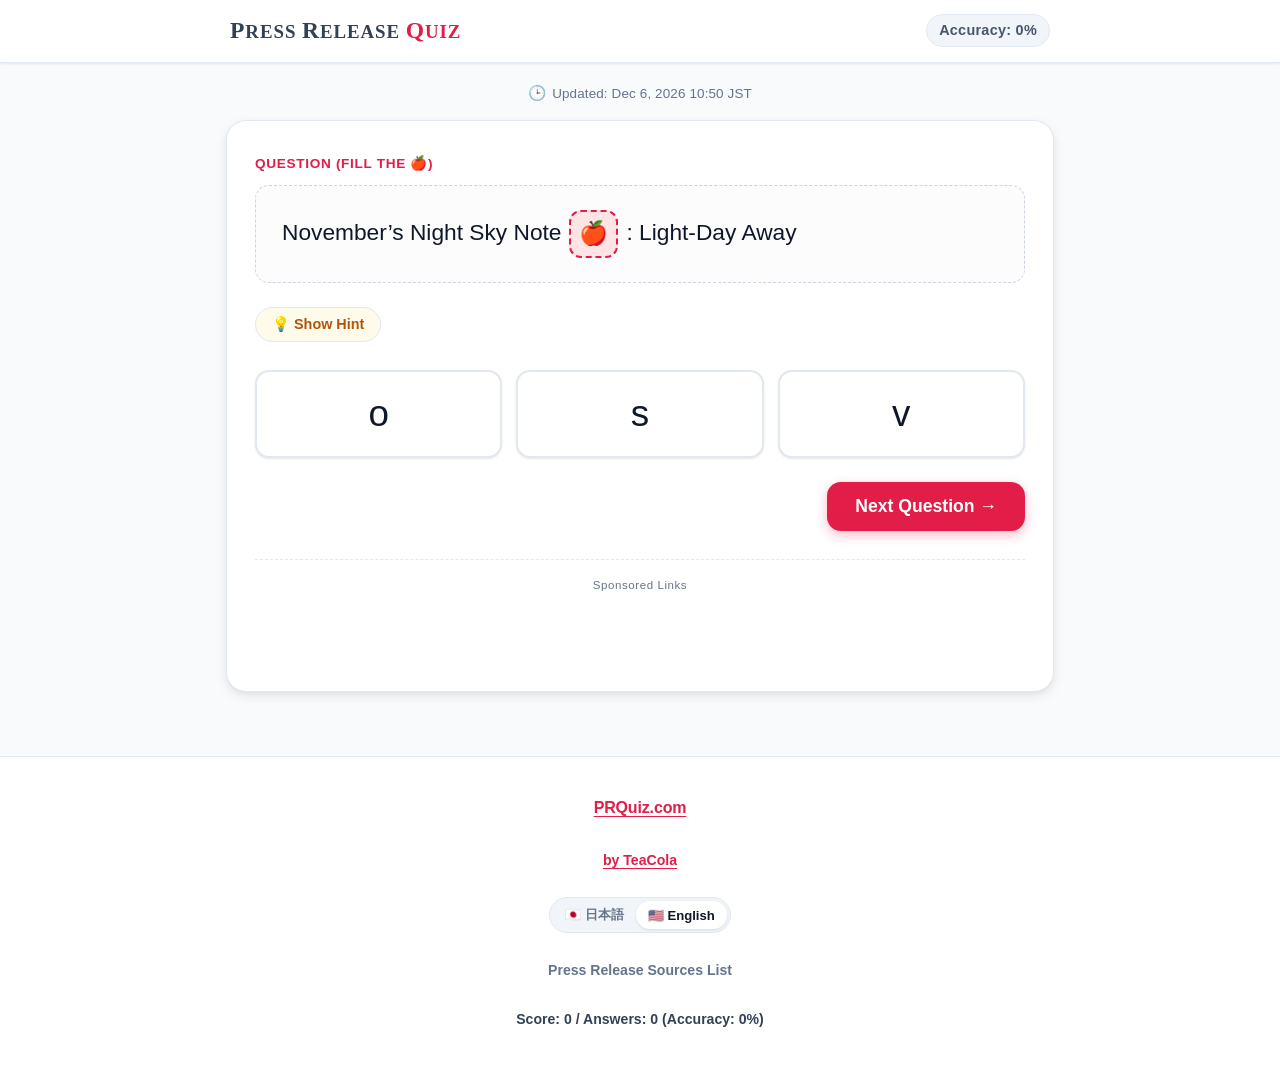
==== commit dd00f900: "feat: add Census Bureau, BLS, and USDA NASS feeds" ====
--- a/public/index.html
+++ b/public/index.html
@@ -123,7 +123,7 @@
     </div>
   </footer>
 
-  <script src="app.js?v=10"></script>
+  <script src="app.js?v=11"></script>
 </body>
 </html>
 
